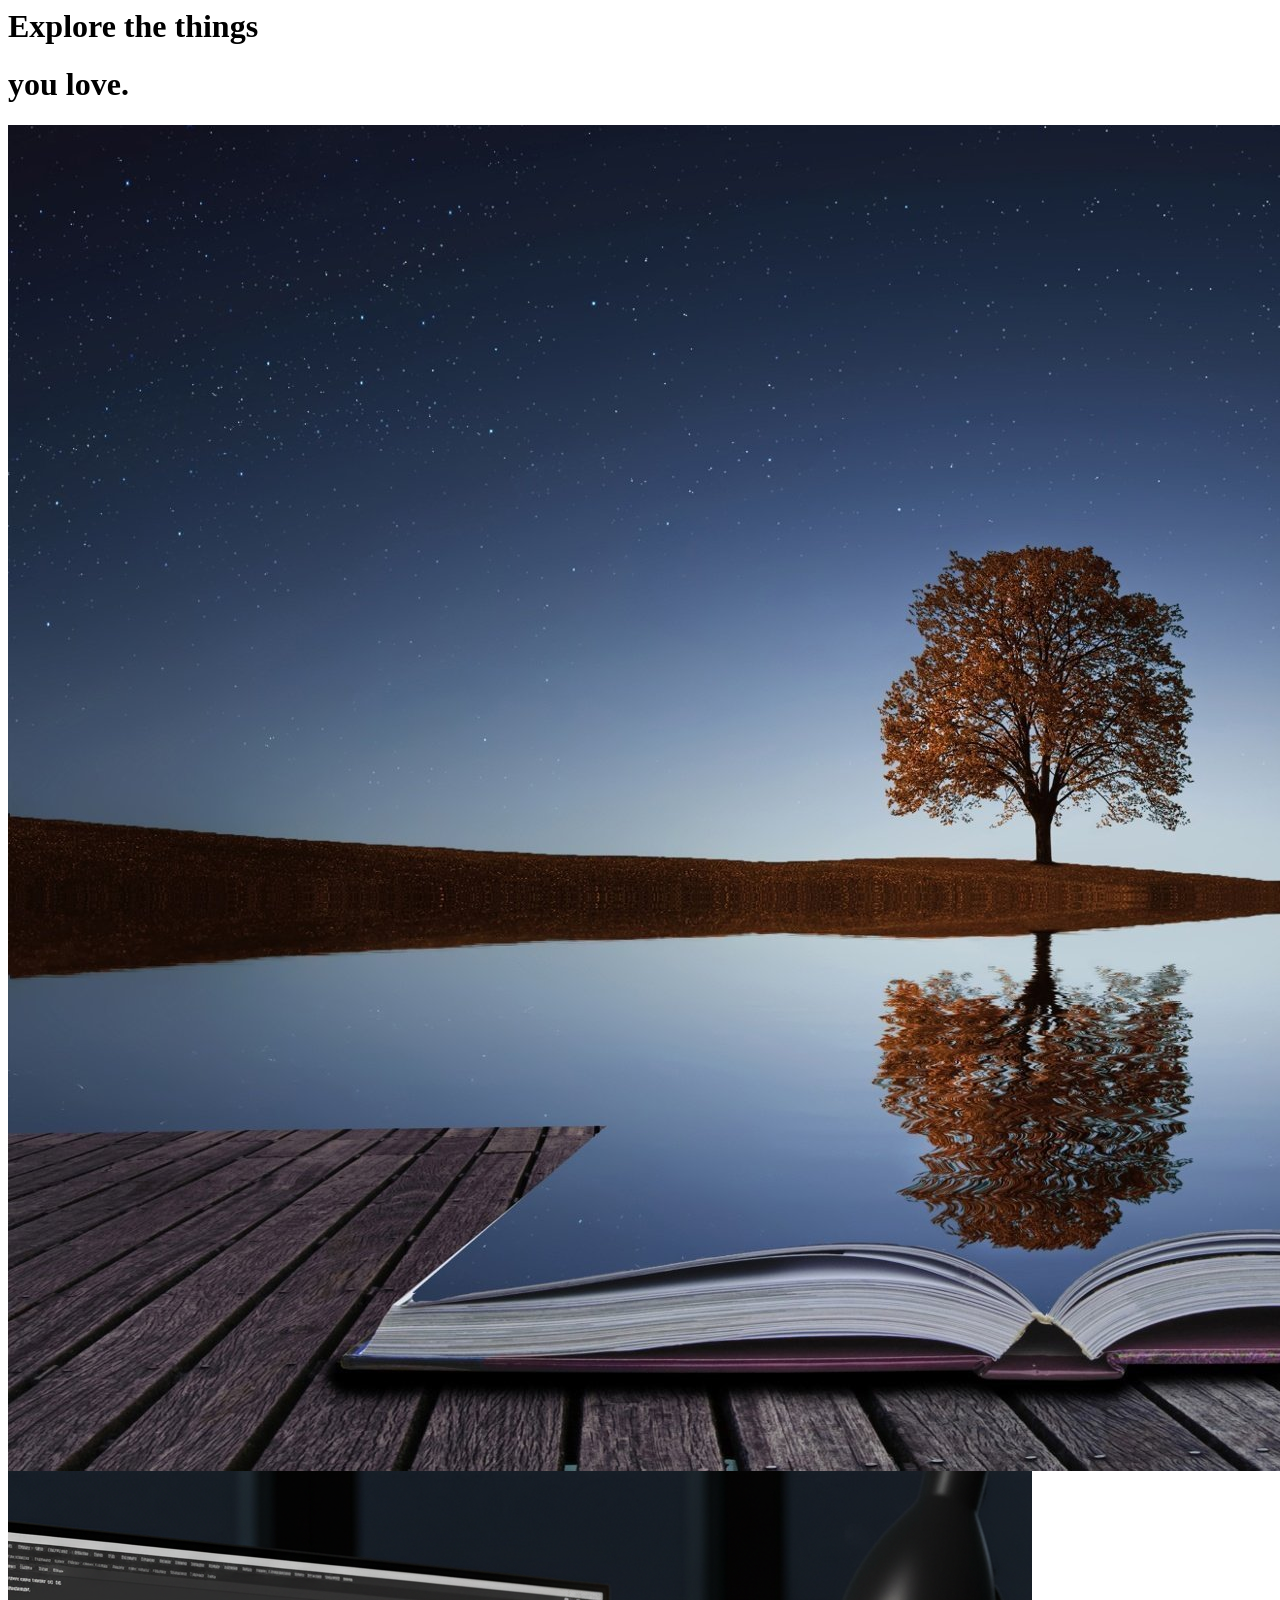
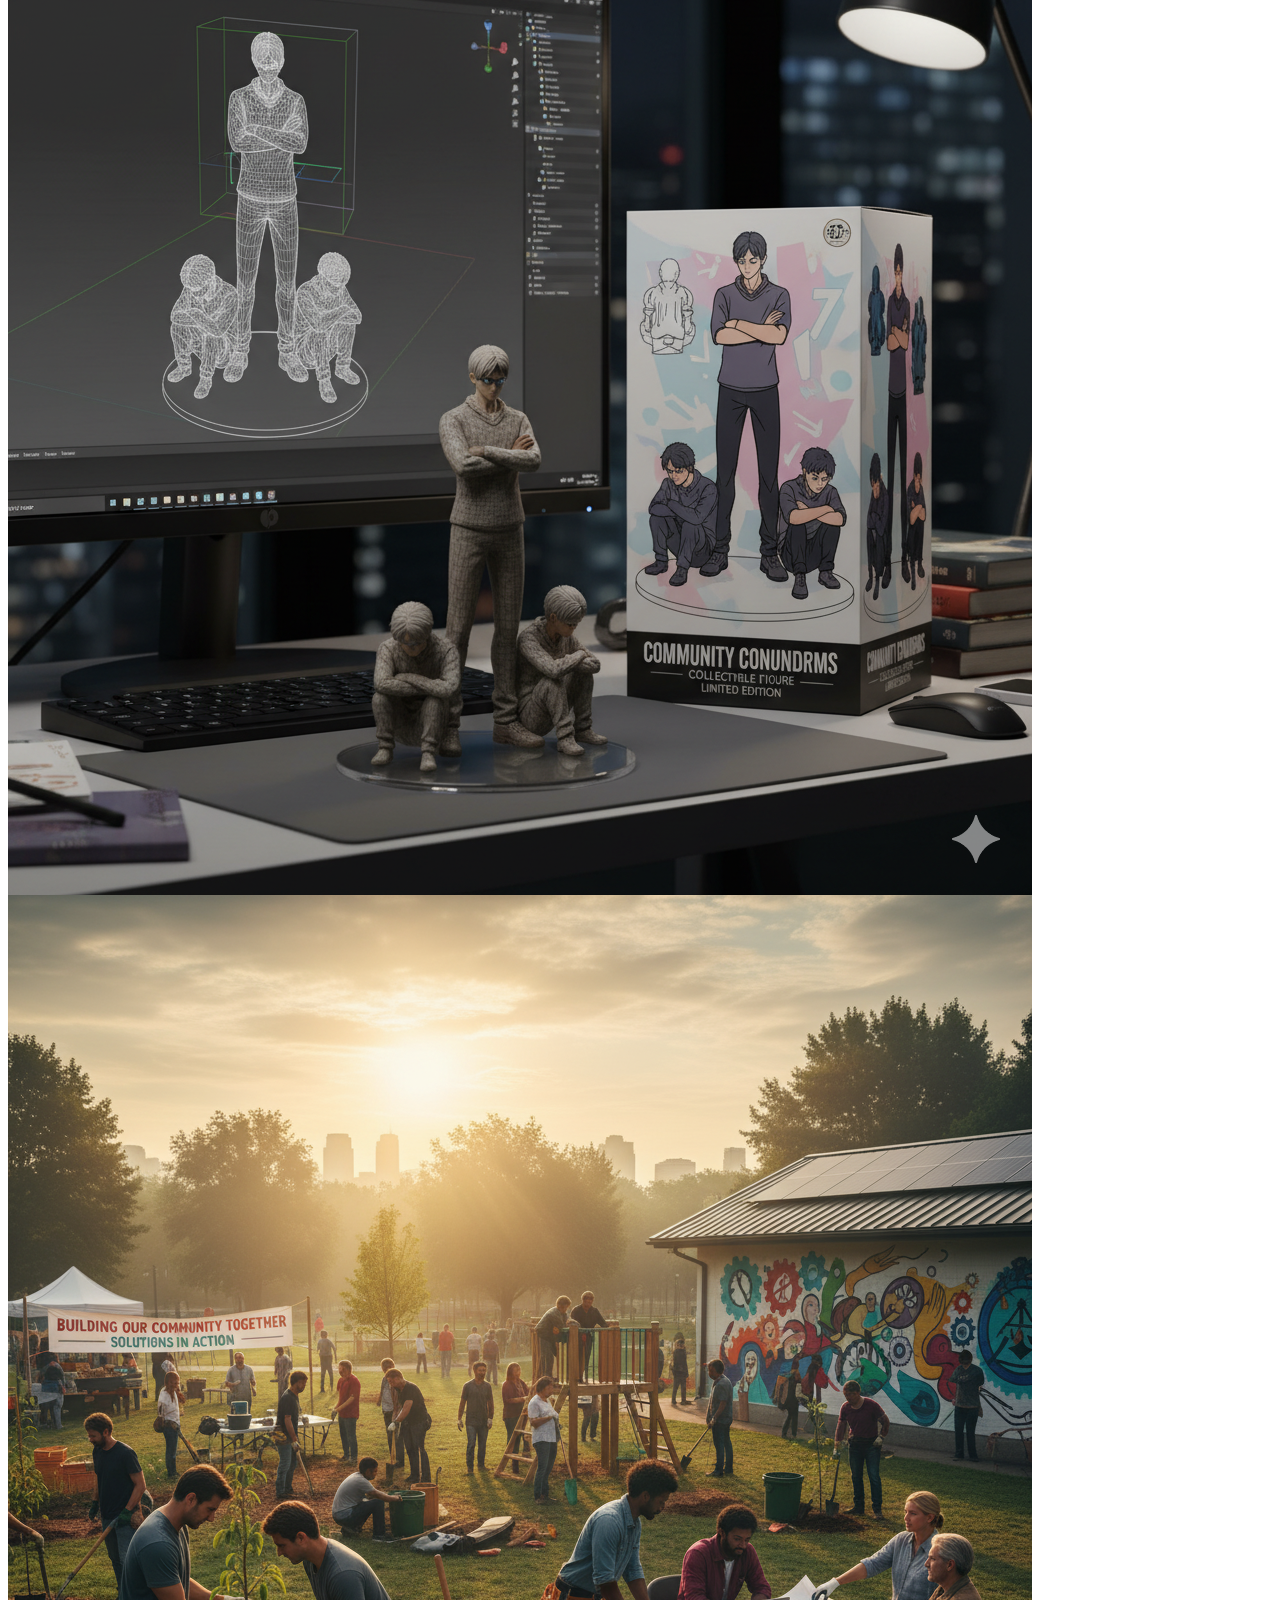
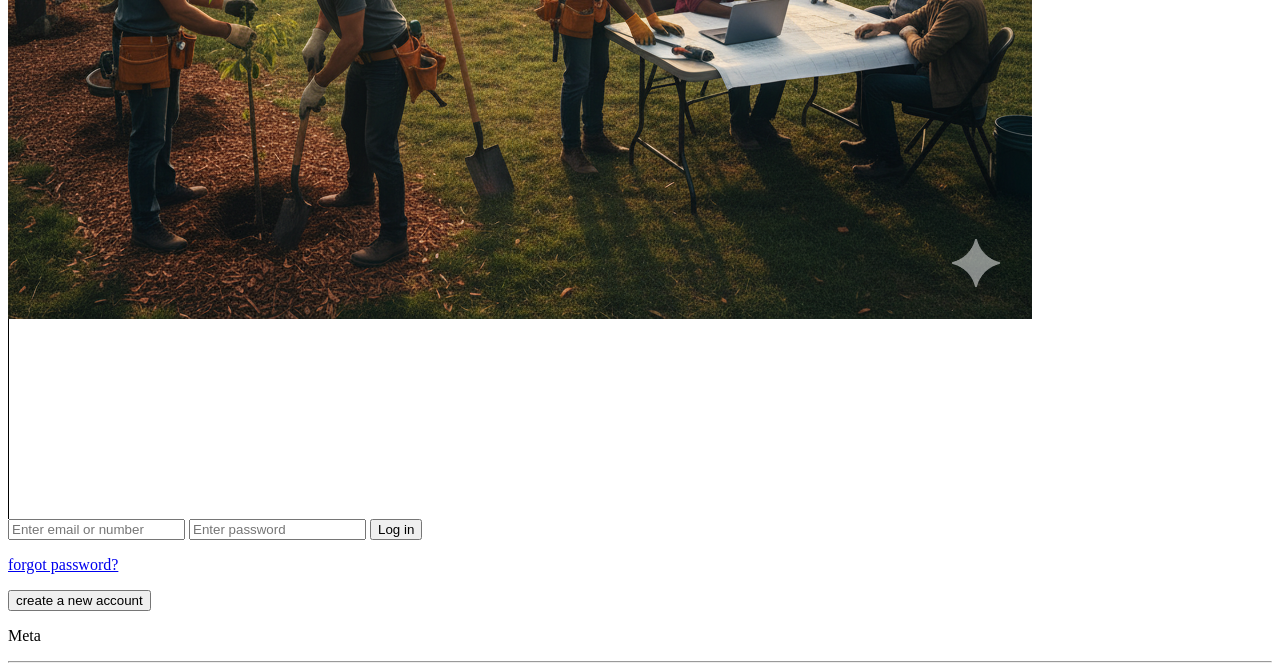
==== facebook2.html @ 92d0c480 "Add files via upload" ====
<html lang="en">
<head>
    <meta charset="UTF-8">
    <meta name="viewport" content="width=device-width, initial-scale=1.0">
    <title>Facebook</title>
    <link rel="stylesheet" href="facebook.css">
    <style>
  .vl {
  border-left: 1px solid rgb(0, 0, 0);
  height: 200px;
   }
</style>
</head>
<body>
    <div class="container">
        <div class="left">
            <h1 class="lt">Explore the things</h1>
            <h1 class="yl">you love.</h1>
    </div> 
        <div>
            <img src="2.jpeg" alt="">
            <img src="art.png" alt="">
            <img src="art2.png" alt="container" class="image">

        </div>
     <div class="vl"></div>
        <div class="right">
            <div class="form">
                <form>
                       <input type="email" id="email" placeholder="Enter email or number" name="email">
                      <input type="password" id="pwd" placeholder="Enter password" name="pswd">
                        <button type="login" class="login">Log in</button>
                            <p > <a href="#">forgot password?</a></p>
                        <button type="create a new account" class="new">create a new account</button> 
                        <p>Meta</p>
                </form>

            </div> 
            
        </div>
    </div>
    <hr>
</body>
</html>
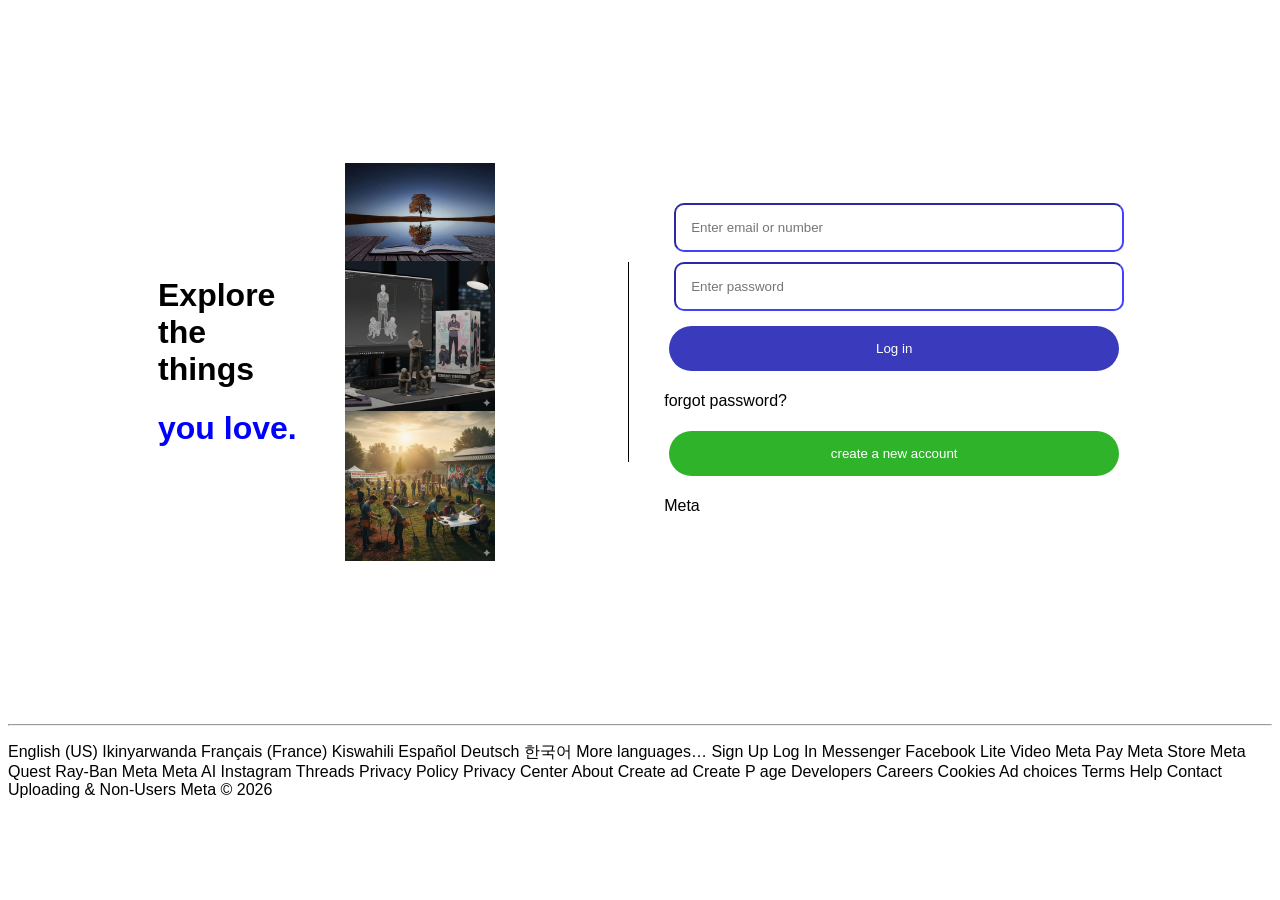
==== commit b29e4957: "Update facebook2.html" ====
--- a/facebook2.html
+++ b/facebook2.html
@@ -40,5 +40,71 @@
         </div>
     </div>
     <hr>
+              <p>English (US)
+            Ikinyarwanda
+            Français (France)
+                Kiswahili
+                Español
+
+                Deutsch
+
+                한국어
+
+                More languages…
+
+                Sign Up
+
+                Log In
+
+                Messenger
+
+                Facebook Lite
+
+                Video
+
+                Meta Pay
+
+                Meta Store
+
+                Meta Quest
+
+                Ray-Ban Meta
+
+                Meta AI
+
+                Instagram
+
+                Threads
+
+                Privacy Policy
+
+                Privacy Center
+
+
+
+                About
+
+
+
+                
+                Create ad
+            Create P
+            age
+
+
+            Developers
+
+
+
+            Careers
+
+
+
+            Cookies
+            Ad choices 
+            Terms
+            Help
+        Contact Uploading & Non-Users
+        Meta © 2026</p>
 </body>
-</html>+</html>
--- a/facebook.css
+++ b/facebook.css
@@ -0,0 +1,78 @@
+.yl{
+    color: blue;
+    margin-top: 1px;
+}
+
+.lt{
+    width: 70px;
+} 
+
+.container{
+    display: flex;
+    justify-content: space-between;
+    align-items: center;
+    width: 80%;
+    padding: 150px;
+}
+
+body{
+     font-family: Arial, Helvetica, sans-serif;
+}
+.left{
+    width: 30%;
+}
+.right{
+
+}
+
+.form{
+     background-color: white;
+     border-radius: 10px;
+     padding: 35px;
+}
+
+
+input{
+    padding: 15px;
+    display: block;
+    margin: 10px;
+    width: 450px;
+    border-radius: 10px;
+    border: 1%;
+    border-color: rgb(63, 63, 248);
+} 
+
+button{
+    width: 450px; 
+    padding: 15px;
+    border-radius: 5px;
+    margin: 5px;
+    border: none;
+    color: white;
+    justify-content: center;
+    border-radius: 60px;
+
+}
+
+.login{
+    background-color: rgb(58, 58, 189); 
+
+}
+.new{
+    background-color: rgb(46, 179, 42);
+}
+
+a{
+    color: black;
+    text-decoration: none;
+    
+} 
+
+img{
+    width: 150px;
+}
+
+.image{
+    justify-content: space-around;
+}
+
